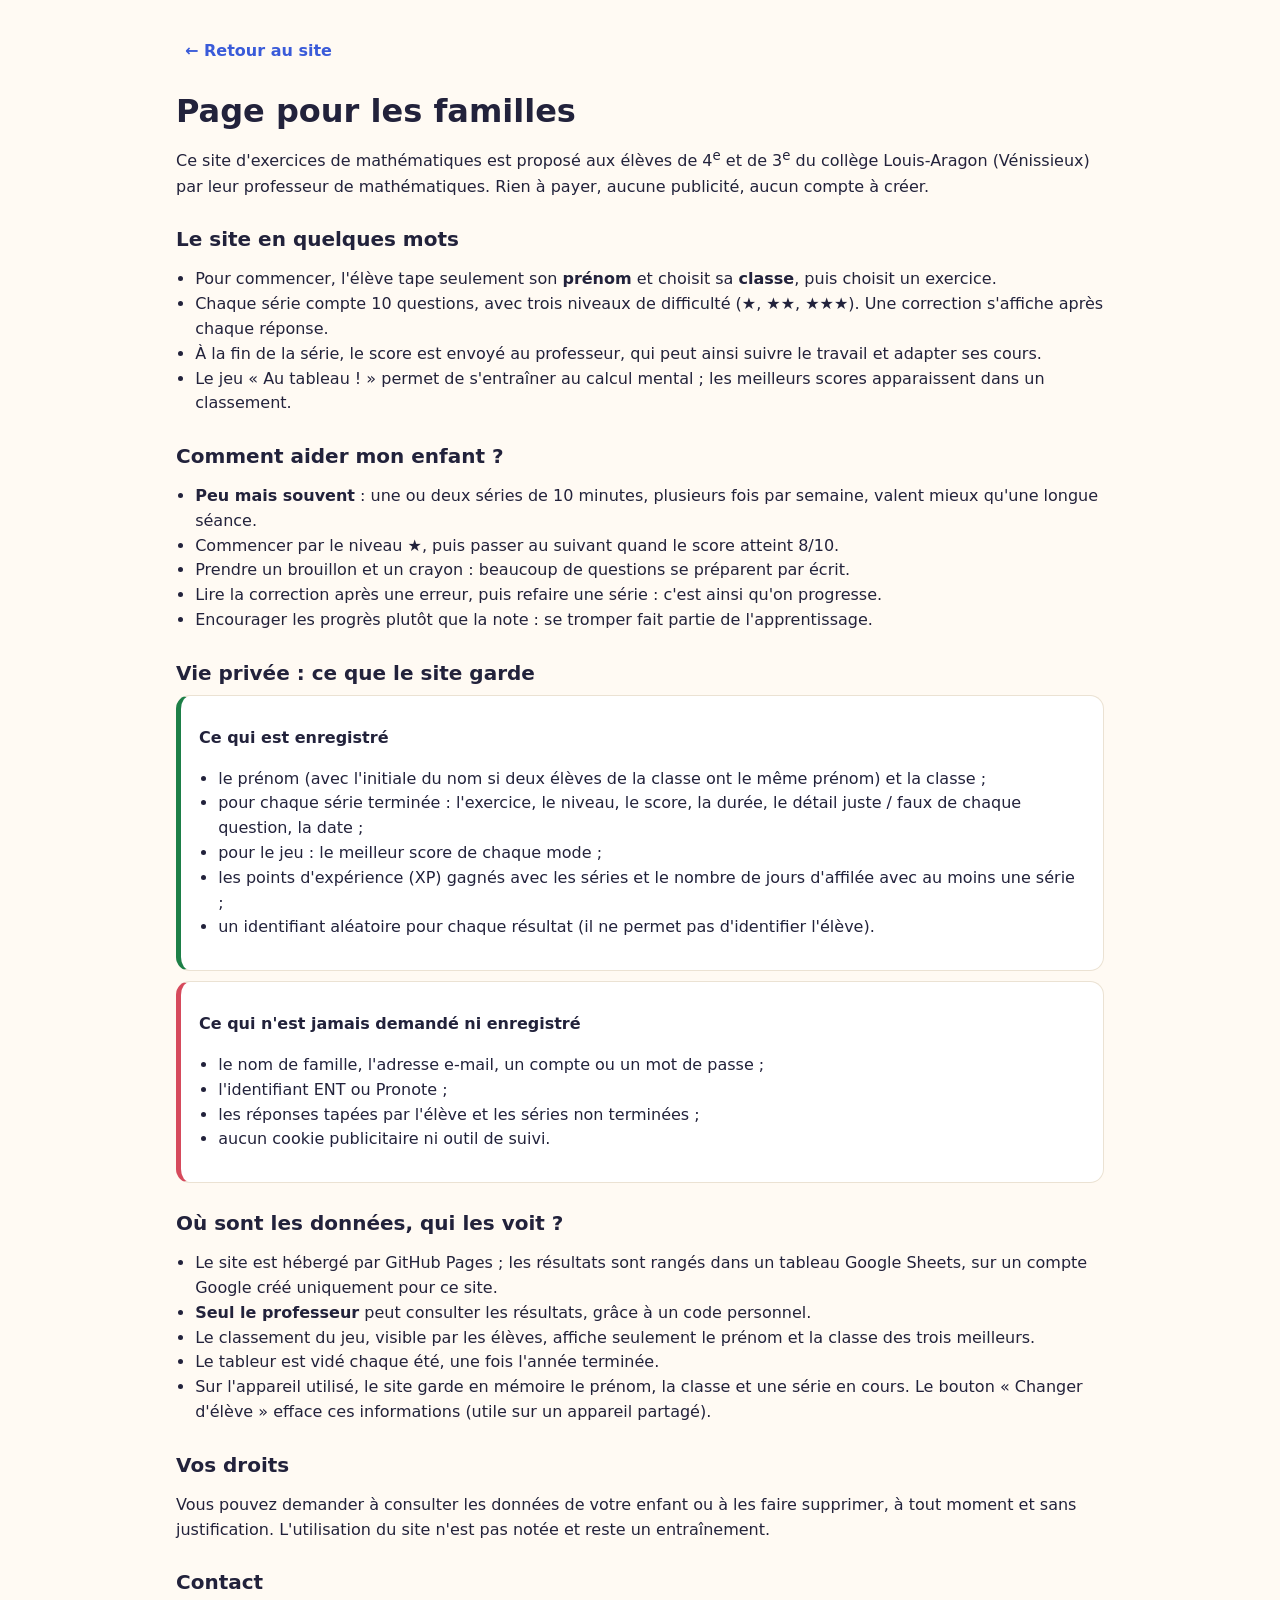
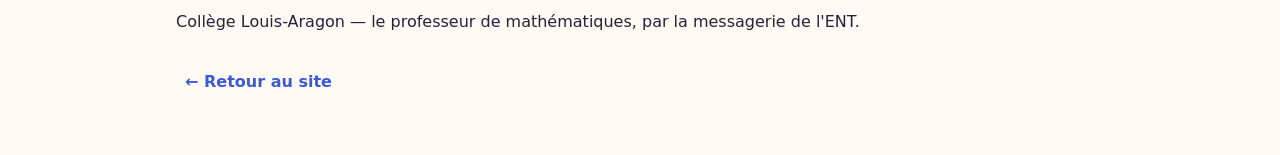
==== familles.html @ 1e263a78 "Add files via upload" ====
<!doctype html>
<html lang="fr">
<head>
<meta charset="utf-8">
<meta name="viewport" content="width=device-width, initial-scale=1, viewport-fit=cover">
<title>Page pour les familles</title>
<link rel="stylesheet" href="app.css?v=2026-11-23b">
<style>
  .fam h2 { margin: 28px 0 10px; font-size: 1.25rem; }
  .fam p, .fam li { line-height: 1.55; }
  .fam ul { padding-left: 1.2em; }
  .fam .carte { background: var(--surface); border: 1px solid var(--border); border-radius: 14px; padding: 14px 18px; margin: 10px 0; }
  .fam .oui { border-left: 5px solid var(--ok); }
  .fam .non { border-left: 5px solid var(--margin); }
  .fam .retour { display: inline-block; margin: 18px 0 6px; }
</style>
</head>
<body>
<main class="wrap fam">
  <a class="btn btn-ghost retour" href="./">← Retour au site</a>
  <h1>Page pour les familles</h1>
  <p>Ce site d'exercices de mathématiques est proposé aux élèves de 4<sup>e</sup> et de 3<sup>e</sup> du collège Louis-Aragon (Vénissieux) par leur professeur de mathématiques. Rien à payer, aucune publicité, aucun compte à créer.</p>

  <h2>Le site en quelques mots</h2>
  <ul>
    <li>Pour commencer, l'élève tape seulement son <strong>prénom</strong> et choisit sa <strong>classe</strong>, puis choisit un exercice.</li>
    <li>Chaque série compte 10 questions, avec trois niveaux de difficulté (★, ★★, ★★★). Une correction s'affiche après chaque réponse.</li>
    <li>À la fin de la série, le score est envoyé au professeur, qui peut ainsi suivre le travail et adapter ses cours.</li>
    <li>Le jeu « Au tableau ! » permet de s'entraîner au calcul mental ; les meilleurs scores apparaissent dans un classement.</li>
  </ul>

  <h2>Comment aider mon enfant ?</h2>
  <ul>
    <li><strong>Peu mais souvent</strong> : une ou deux séries de 10 minutes, plusieurs fois par semaine, valent mieux qu'une longue séance.</li>
    <li>Commencer par le niveau ★, puis passer au suivant quand le score atteint 8/10.</li>
    <li>Prendre un brouillon et un crayon : beaucoup de questions se préparent par écrit.</li>
    <li>Lire la correction après une erreur, puis refaire une série : c'est ainsi qu'on progresse.</li>
    <li>Encourager les progrès plutôt que la note : se tromper fait partie de l'apprentissage.</li>
  </ul>

  <h2>Vie privée : ce que le site garde</h2>
  <div class="carte oui">
    <p><strong>Ce qui est enregistré</strong></p>
    <ul>
      <li>le prénom (avec l'initiale du nom si deux élèves de la classe ont le même prénom) et la classe ;</li>
      <li>pour chaque série terminée : l'exercice, le niveau, le score, la durée, le détail juste / faux de chaque question, la date ;</li>
      <li>pour le jeu : le meilleur score de chaque mode ;</li>
      <li>les points d'expérience (XP) gagnés avec les séries et le nombre de jours d'affilée avec au moins une série ;</li>
      <li>un identifiant aléatoire pour chaque résultat (il ne permet pas d'identifier l'élève).</li>
    </ul>
  </div>
  <div class="carte non">
    <p><strong>Ce qui n'est jamais demandé ni enregistré</strong></p>
    <ul>
      <li>le nom de famille, l'adresse e-mail, un compte ou un mot de passe ;</li>
      <li>l'identifiant ENT ou Pronote ;</li>
      <li>les réponses tapées par l'élève et les séries non terminées ;</li>
      <li>aucun cookie publicitaire ni outil de suivi.</li>
    </ul>
  </div>

  <h2>Où sont les données, qui les voit ?</h2>
  <ul>
    <li>Le site est hébergé par GitHub Pages ; les résultats sont rangés dans un tableau Google Sheets, sur un compte Google créé uniquement pour ce site.</li>
    <li><strong>Seul le professeur</strong> peut consulter les résultats, grâce à un code personnel.</li>
    <li>Le classement du jeu, visible par les élèves, affiche seulement le prénom et la classe des trois meilleurs.</li>
    <li>Le tableur est vidé chaque été, une fois l'année terminée.</li>
    <li>Sur l'appareil utilisé, le site garde en mémoire le prénom, la classe et une série en cours. Le bouton « Changer d'élève » efface ces informations (utile sur un appareil partagé).</li>
  </ul>

  <h2>Vos droits</h2>
  <p>Vous pouvez demander à consulter les données de votre enfant ou à les faire supprimer, à tout moment et sans justification. L'utilisation du site n'est pas notée et reste un entraînement.</p>

  <h2>Contact</h2>
  <p>Collège Louis-Aragon — le professeur de mathématiques, par la messagerie de l'ENT.</p>

  <a class="btn btn-ghost retour" href="./">← Retour au site</a>
</main>
</body>
</html>
---- app.css ----
/* Grands Carreaux — un cahier à grands carreaux (Seyès) : encre bleue, marge rouge.
   Pensé d'abord pour tablette et téléphone. */
:root {
  --paper: #fffaf3;
  --surface: #ffffff;
  --ink: #22223b;
  --muted: #5e5a72;
  --blue: #3a5bd9;
  --blue-ink: #ffffff;
  --blue-soft: #e8eefb;
  --margin: #d64a5c;
  --margin-soft: #fbe9ec;
  --line: rgba(42, 86, 198, 0.10);
  --line-strong: rgba(42, 86, 198, 0.22);
  --border: #ebe2d3;
  --nuit: #22223b;
  --soleil: #ffb703;
  --ok: #1d7f47;
  --ok-bg: #e2f3e9;
  --mid: #9a6200;
  --mid-bg: #fbefd6;
  --ko: #bf3a2b;
  --ko-bg: #fbe6e2;
  --shadow: 0 1px 2px rgba(26, 39, 68, .06), 0 4px 16px rgba(26, 39, 68, .06);
  --f-head: ui-rounded, "SF Pro Rounded", "Nunito", "Segoe UI", system-ui, sans-serif;
  --f-body: system-ui, -apple-system, "Segoe UI", Roboto, "Helvetica Neue", Arial, sans-serif;
  --r: 14px;
  color-scheme: light;
}
@media (prefers-color-scheme: dark) {
  :root {
    --paper: #15152a; --surface: #1f1f3a; --ink: #eceaf6; --muted: #a7a3c0; --nuit: #2b2b52;
    --blue: #86a8ff; --blue-ink: #0f1528; --blue-soft: #222e55; --margin: #ff7f8e; --margin-soft: #3a2030;
    --line: rgba(134, 168, 255, 0.08); --line-strong: rgba(134, 168, 255, 0.16);
    --border: #34345c; --ok: #63d394; --ok-bg: #143323; --mid: #f0b24a; --mid-bg: #3a2b10;
    --ko: #ff8b78; --ko-bg: #3b1d19; --shadow: 0 1px 2px rgba(0,0,0,.3), 0 4px 16px rgba(0,0,0,.25);
    color-scheme: dark;
  }
}

* { box-sizing: border-box; }
html { -webkit-text-size-adjust: 100%; }
body {
  margin: 0; background: var(--paper); color: var(--ink);
  font: 16px/1.5 var(--f-body);
  -webkit-tap-highlight-color: transparent;
}
h1, h2, h3 { font-family: var(--f-head); line-height: 1.2; text-wrap: balance; margin: 0; }
button, input, select { font: inherit; color: inherit; }
button { cursor: pointer; }
:focus-visible { outline: 3px solid var(--blue); outline-offset: 2px; }
a { color: var(--blue); }
[hidden] { display: none !important; }

.wrap {
  max-width: 960px; margin: 0 auto;
  padding-left: max(16px, env(safe-area-inset-left, 0px));
  padding-right: max(16px, env(safe-area-inset-right, 0px));
  padding-block: calc(20px + env(safe-area-inset-top, 0px)) calc(32px + env(safe-area-inset-bottom, 0px));
}

/* ---------- Boutons ---------- */
.btn {
  display: inline-flex; align-items: center; justify-content: center; gap: 8px;
  min-height: 48px; padding: 0 20px; border-radius: 12px;
  border: 1px solid var(--border); background: var(--surface);
  font-weight: 600; text-decoration: none; color: var(--ink);
}
.btn-primary { background: var(--blue); color: var(--blue-ink); border-color: var(--blue); }
.btn-ghost { background: transparent; border-color: transparent; color: var(--blue); padding: 0 8px; }
.btn:active { transform: translateY(1px); }
.btn-row { display: flex; flex-wrap: wrap; gap: 10px; }

/* ---------- Portail ---------- */
.top { display: flex; flex-wrap: wrap; align-items: flex-end; justify-content: space-between; gap: 12px 20px; margin-bottom: 20px; }
.brand { display: flex; align-items: center; gap: 12px; }
.logo {
  width: 44px; height: 44px; border-radius: 10px; flex: none;
  background:
    linear-gradient(90deg, transparent 10px, var(--margin) 10px 12px, transparent 12px),
    repeating-linear-gradient(0deg, var(--line-strong) 0 1px, transparent 1px 11px),
    repeating-linear-gradient(90deg, var(--line-strong) 0 1px, transparent 1px 11px),
    var(--surface);
  border: 1px solid var(--border);
}
.brand h1 { font-size: 26px; color: var(--blue); }
.brand p { margin: 0; color: var(--muted); font-size: 14px; }
.me { display: flex; align-items: center; gap: 6px; font-size: 15px; color: var(--muted); }
.me strong { color: var(--ink); }

.card { background: var(--surface); border: 1px solid var(--border); border-radius: var(--r); box-shadow: var(--shadow); }
.ident { padding: 20px; margin-bottom: 24px; display: grid; gap: 14px; }
.ident h2 { font-size: 20px; }
.ident p { margin: 0; color: var(--muted); }
.fields { display: grid; grid-template-columns: repeat(auto-fit, minmax(200px, 1fr)); gap: 12px; }
.field { display: grid; gap: 6px; font-weight: 600; font-size: 14px; }
.field input, .field select {
  min-height: 48px; padding: 0 12px; border-radius: 10px; border: 1px solid var(--border);
  background: var(--paper); font-size: 17px; font-weight: 400; width: 100%;
}
.msg-err { color: var(--ko); font-size: 14px; margin: 0; }

.chips { display: flex; gap: 8px; overflow-x: auto; padding-bottom: 4px; margin-bottom: 18px; scrollbar-width: none; }
.chip {
  flex: none; min-height: 44px; padding: 0 18px; border-radius: 999px;
  border: 1px solid var(--border); background: var(--surface); font-weight: 600; color: var(--muted);
}
.chip[aria-pressed="true"] { background: var(--blue); border-color: var(--blue); color: var(--blue-ink); }

.grid { display: grid; grid-template-columns: repeat(auto-fill, minmax(260px, 1fr)); gap: 14px; }
.theme {
  display: grid; gap: 10px; padding: 18px; text-decoration: none; color: inherit;
  position: relative; overflow: hidden;
}
.theme:hover { border-color: var(--blue); }
.eyebrow { font-size: 12px; text-transform: uppercase; letter-spacing: .08em; color: var(--muted); font-weight: 600; }
.theme h3 { font-size: 20px; }
.theme p { margin: 0; color: var(--muted); font-size: 15px; }
.tags { display: flex; gap: 6px; flex-wrap: wrap; }
.tag { font-size: 13px; font-weight: 700; padding: 2px 10px; border-radius: 999px; background: var(--blue-soft); color: var(--blue); }
.prog { display: flex; gap: 6px; flex-wrap: wrap; }
.pill { font-size: 13px; padding: 3px 9px; border-radius: 8px; background: var(--paper); border: 1px solid var(--border); color: var(--muted); font-variant-numeric: tabular-nums; white-space: nowrap; }
.pill.ok { background: var(--ok-bg); border-color: transparent; color: var(--ok); }
.pill.mid { background: var(--mid-bg); border-color: transparent; color: var(--mid); }
.pill.ko { background: var(--ko-bg); border-color: transparent; color: var(--ko); }
.empty { padding: 28px 20px; text-align: center; color: var(--muted); }
.foot { margin-top: 32px; display: flex; justify-content: center; }

/* ---------- Choix du niveau ---------- */
.back { margin-left: -8px; }
.thead { display: grid; gap: 6px; margin: 8px 0 20px; }
.thead h1 { font-size: 28px; }
.thead p { margin: 0; color: var(--muted); }
.levels { display: grid; gap: 12px; }
.level {
  display: grid; grid-template-columns: auto 1fr auto; align-items: center; gap: 14px;
  padding: 16px 18px; text-align: left; width: 100%; min-height: 72px;
}
.level:hover { border-color: var(--blue); }
.stars { font-size: 20px; color: var(--blue); letter-spacing: 2px; min-width: 4.2em; }
.stars .off { color: var(--border); }
.level strong { display: block; font-family: var(--f-head); font-size: 18px; }
.level span.sub { color: var(--muted); font-size: 14px; }
.notice { padding: 12px 14px; border-radius: 10px; background: var(--mid-bg); color: var(--mid); font-size: 14px; margin-top: 16px; }

/* ---------- Série de questions ---------- */
.play {
  height: 100dvh; display: flex; flex-direction: column; max-width: 720px; margin: 0 auto;
  padding-left: max(12px, env(safe-area-inset-left, 0px));
  padding-right: max(12px, env(safe-area-inset-right, 0px));
  padding-block: calc(10px + env(safe-area-inset-top, 0px)) calc(12px + env(safe-area-inset-bottom, 0px));
  gap: 10px;
}
.bar { display: flex; align-items: center; gap: 10px; }
.bar .count { font-weight: 700; font-variant-numeric: tabular-nums; white-space: nowrap; }
.track { flex: 1; height: 8px; border-radius: 99px; background: var(--border); overflow: hidden; }
.track i { display: block; height: 100%; background: var(--blue); border-radius: 99px; transition: width .3s; }
.score { font-weight: 700; color: var(--ok); font-variant-numeric: tabular-nums; white-space: nowrap; }
.iconbtn { width: 44px; height: 44px; border-radius: 10px; border: 1px solid var(--border); background: var(--surface); display: grid; place-items: center; flex: none; }
.quitbar { display: grid; gap: 10px; padding: 12px 14px; border-radius: 12px; background: var(--blue-soft); color: var(--ink); font-weight: 600; }

.sheet {
  flex: 1; min-height: 150px; border-radius: var(--r); border: 1px solid var(--border); box-shadow: var(--shadow);
  background:
    linear-gradient(90deg, transparent 34px, var(--margin) 34px 36px, transparent 36px),
    repeating-linear-gradient(180deg, transparent 0 31px, var(--line-strong) 31px 32px),
    repeating-linear-gradient(180deg, transparent 0 7px, var(--line) 7px 8px),
    repeating-linear-gradient(90deg, transparent 0 31px, var(--line) 31px 32px),
    var(--surface);
  padding: 14px 14px 14px 50px; display: flex; flex-direction: column; justify-content: center; gap: 14px; overflow: auto;
}
.consigne { color: var(--muted); font-weight: 600; font-size: 15px; }
.enonce { font-size: clamp(26px, 7vw, 42px); font-weight: 600; line-height: 1.3; font-variant-numeric: tabular-nums; word-break: keep-all; }
.answer {
  display: flex; align-items: center; gap: 6px; min-height: 64px; font-size: clamp(26px, 7vw, 40px);
  font-weight: 600; color: var(--blue); font-variant-numeric: tabular-nums;
}
.answer .box {
  min-width: 2.6em; min-height: 1.5em; padding: 2px 10px; border-bottom: 3px solid var(--blue);
  display: inline-flex; align-items: center; gap: 2px;
}
.answer .box.empty-in::after { content: "?"; color: var(--line-strong); }
.answer.ok .box { border-color: var(--ok); color: var(--ok); }
.answer.ko .box { border-color: var(--ko); color: var(--ko); text-decoration: line-through; text-decoration-thickness: 2px; }
.caret { width: 2px; height: 1.1em; background: var(--blue); animation: blink 1s steps(1) infinite; }
@keyframes blink { 50% { opacity: 0; } }
.shake { animation: shake .3s; }
@keyframes shake { 25% { transform: translateX(-6px); } 75% { transform: translateX(6px); } }

.frac { display: inline-flex; flex-direction: column; align-items: center; vertical-align: middle; font-size: .82em; line-height: 1.1; margin: 0 .1em; }
.frac > span { padding: 0 .2em; min-width: 1em; text-align: center; }
.frac > span:first-child { border-bottom: 2px solid currentColor; }
.frac .ph { color: var(--line-strong); }

.pad { display: grid; grid-template-columns: repeat(4, 1fr); gap: 8px; }
.key {
  min-height: 56px; border-radius: 12px; border: 1px solid var(--border); background: var(--surface);
  font-size: 24px; font-weight: 600; font-variant-numeric: tabular-nums; box-shadow: 0 1px 0 var(--border);
  touch-action: manipulation; user-select: none; -webkit-user-select: none;
}
.key:active { background: var(--blue-soft); }
.key.op { background: var(--blue-soft); color: var(--blue); }
.key.go { grid-column: span 2; background: var(--blue); color: var(--blue-ink); border-color: var(--blue); font-size: 20px; }
.key.blank { visibility: hidden; }
.hint { min-height: 1.4em; margin: 0; text-align: center; color: var(--ko); font-size: 14px; font-weight: 600; }

.fb { border-radius: var(--r); padding: 14px 16px; display: grid; gap: 10px; max-height: 52dvh; overflow: auto; }
.fb.ok { background: var(--ok-bg); }
.fb.ko { background: var(--ko-bg); }
.fb h2 { font-size: 22px; }
.fb.ok h2 { color: var(--ok); }
.fb.ko h2 { color: var(--ko); }
.fb p { margin: 0; }
.corr { background: var(--surface); border-radius: 10px; padding: 12px 14px; display: grid; gap: 8px; }
.corr .t { color: var(--muted); font-size: 15px; }
.corr ol { list-style: none; margin: 0; padding: 0; display: grid; gap: 6px; }
.corr li { display: flex; flex-wrap: wrap; align-items: baseline; gap: 2px 12px; }
.corr .m { font-size: 21px; font-weight: 600; font-variant-numeric: tabular-nums; }
.corr .c { font-size: 14px; color: var(--muted); font-style: italic; }
.fb .btn { width: 100%; min-height: 54px; font-size: 18px; }

/* ---------- Bilan ---------- */
.end { text-align: center; display: grid; gap: 16px; justify-items: center; padding-top: 8px; }
.big { font-family: var(--f-head); font-size: 72px; font-weight: 800; line-height: 1; font-variant-numeric: tabular-nums; }
.big small { font-size: 32px; color: var(--muted); font-weight: 700; }
.end h1 { font-size: 26px; }
.stats { display: flex; gap: 10px; flex-wrap: wrap; justify-content: center; }
.stat { padding: 10px 16px; min-width: 120px; }
.stat b { display: block; font-size: 22px; font-variant-numeric: tabular-nums; }
.stat span { font-size: 13px; color: var(--muted); }
.send { font-size: 14px; padding: 8px 14px; border-radius: 10px; background: var(--blue-soft); color: var(--blue); font-weight: 600; }
.send.ok { background: var(--ok-bg); color: var(--ok); }
.send.wait { background: var(--mid-bg); color: var(--mid); }
.end .btn-row { justify-content: center; }
.recap { width: 100%; text-align: left; padding: 12px 14px; display: grid; gap: 6px; }
.recap li { display: flex; gap: 10px; align-items: baseline; }
.recap ol { margin: 0; padding: 0; list-style: none; display: grid; gap: 6px; }
.recap .n { color: var(--muted); font-variant-numeric: tabular-nums; min-width: 2ch; }
.recap .ok { color: var(--ok); font-weight: 700; }
.recap .ko { color: var(--ko); font-weight: 700; }

/* ---------- Espace professeur ---------- */
.prof h1 { font-size: 26px; margin: 8px 0 4px; }
.prof .lead { color: var(--muted); margin: 0 0 18px; }
.panel { padding: 18px; display: grid; gap: 14px; margin-bottom: 16px; }
.filters { display: grid; grid-template-columns: repeat(auto-fit, minmax(160px, 1fr)); gap: 10px; }
.kpis { display: grid; grid-template-columns: repeat(auto-fit, minmax(150px, 1fr)); gap: 10px; margin-bottom: 16px; }
.kpi { padding: 14px 16px; }
.kpi b { display: block; font-family: var(--f-head); font-size: 28px; font-variant-numeric: tabular-nums; }
.kpi span { color: var(--muted); font-size: 14px; }
.tabs { display: flex; gap: 8px; margin-bottom: 10px; flex-wrap: wrap; }
.tablewrap { overflow-x: auto; }
table { width: 100%; border-collapse: collapse; font-size: 15px; }
th, td { text-align: left; padding: 10px 12px; border-bottom: 1px solid var(--border); white-space: nowrap; vertical-align: middle; }
th { font-size: 12px; text-transform: uppercase; letter-spacing: .06em; color: var(--muted); font-weight: 700; position: sticky; top: 0; background: var(--surface); }
td.num { font-variant-numeric: tabular-nums; }
tr:last-child td { border-bottom: 0; }
.meter { display: inline-block; width: 70px; height: 8px; border-radius: 9px; background: var(--border); vertical-align: middle; margin-right: 8px; overflow: hidden; }
.meter i { display: block; height: 100%; }
.cell-pills { display: flex; gap: 4px; flex-wrap: wrap; white-space: normal; min-width: 220px; }

@media (prefers-reduced-motion: reduce) {
  *, *::before, *::after { animation: none !important; transition: none !important; }
}
@media (max-height: 640px) {
  .key { min-height: 48px; font-size: 21px; }
  .sheet { padding-block: 8px; gap: 8px; }
}

/* ---------- Calcul littéral et fractions ---------- */
.enonce i, .answer i, .corr i, .rep i, .key.lettre i, .recap i, .fb i {
  font-family: "Times New Roman", "STIX Two Text", "Cambria", Georgia, serif;
  font-style: italic; font-size: 1.12em; font-weight: 500; padding-right: .04em;
}
.enonce sup, .answer sup, .corr sup, .fb sup, .recap sup, .key sup { font-size: .6em; line-height: 0; vertical-align: .75em; }
.saisie { white-space: pre; }
.answer .pre { white-space: pre; }
.pad.c5 { grid-template-columns: repeat(5, 1fr); gap: 7px; }
.key.lettre { background: var(--margin-soft); color: var(--margin); border-color: transparent; font-size: 26px; }
.key .exp { font-size: 20px; }
.key .exp sup { vertical-align: .7em; }
.trou {
  display: inline-block; min-width: 1.4em; padding: 0 .15em; border: 2px dashed var(--margin);
  border-radius: 6px; color: var(--margin); line-height: 1.2;
}
.paren { font-size: 1.9em; font-weight: 300; vertical-align: middle; line-height: 1; }
.corr .paren { font-size: 1.7em; }
.enonce { overflow-wrap: anywhere; }
.fb p .frac, .recap .frac { font-size: 1em; }
.fb p { font-size: 17px; }

/* ---------- Pause et suppression ---------- */
.reprise { padding: 16px 18px; margin-bottom: 14px; display: flex; flex-wrap: wrap; align-items: center; justify-content: space-between; gap: 12px; border-color: var(--blue); }
.reprise strong { display: block; font-family: var(--f-head); font-size: 18px; }
.reprise .sub { display: block; color: var(--muted); font-size: 14px; }
.pill.pause { background: var(--blue-soft); color: var(--blue); border-color: transparent; font-weight: 600; }
.btn.danger { color: var(--ko); min-height: 36px; font-size: 14px; }
.btn.danger-plein { background: var(--ko); border-color: var(--ko); color: var(--surface); min-height: 36px; font-size: 14px; }
td.act { text-align: right; }
.confirm { display: flex; align-items: center; gap: 8px; flex-wrap: wrap; justify-content: flex-end; white-space: normal; font-size: 14px; font-weight: 600; color: var(--ko); }
.flash { margin: 0 0 12px; padding: 10px 14px; border-radius: 10px; background: var(--ok-bg); color: var(--ok); font-weight: 600; }
.confirm { min-width: 300px; }
.confirm .btn { white-space: nowrap; }

/* ---------- Identification et portail par niveau ---------- */
.field .aide { display: none; font-weight: 400; font-size: 12px; color: var(--muted); }
.field.aide-vue .aide { display: block; }
.niveaux { display: flex; align-items: center; gap: 10px; flex-wrap: wrap; margin-bottom: 18px; }
.niv-label { font-weight: 700; color: var(--muted); font-size: 14px; text-transform: uppercase; letter-spacing: .06em; margin-right: 4px; }
.niv {
  min-width: 96px; min-height: 52px; padding: 0 22px; border-radius: 14px; border: 2px solid var(--border);
  background: var(--surface); font-family: var(--f-head); font-size: 22px; font-weight: 800; color: var(--muted);
}
.niv[aria-pressed="true"] { background: var(--blue); border-color: var(--blue); color: var(--blue-ink); }
.domaine { margin-bottom: 22px; }
.domaine h2 { font-size: 15px; text-transform: uppercase; letter-spacing: .07em; color: var(--muted); margin: 0 0 10px; }

/* ---------- Carte du jeu (portail et fin de série) ---------- */
.jeu-carte, .gain {
  display: flex; align-items: center; gap: 14px; padding: 14px 16px; margin-bottom: 22px; text-decoration: none; color: inherit;
  border-color: var(--margin); background: linear-gradient(90deg, var(--margin-soft), var(--surface) 70%);
}
.gain { margin: 0; width: 100%; text-align: left; }
.jeu-icone { width: 48px; height: 48px; flex: none; }
.jeu-icone svg { width: 100%; height: 100%; }
.ij-cahier { fill: var(--blue); }
.ij-marge { stroke: var(--margin); stroke-width: 2.5; }
.ij-n { font: 800 13px system-ui, sans-serif; fill: var(--ink); }
.ij-d { fill: var(--ko); }
.jeu-txt { display: grid; gap: 2px; flex: 1; min-width: 0; }
.jeu-txt strong { font-family: var(--f-head); font-size: 18px; }
.jeu-txt span { color: var(--muted); font-size: 14px; }
.pastilles { display: inline-flex; gap: 5px; flex: none; }
.pastilles i { width: 14px; height: 14px; border-radius: 50%; border: 2px solid var(--margin); }
.pastilles i.on { background: var(--margin); }

/* ---------- Page du jeu ---------- */
.jeu-panneau { padding: 18px; display: grid; gap: 12px; margin-bottom: 18px; }
.jeu-ligne { display: flex; justify-content: space-between; align-items: center; gap: 12px; }
.jeu-note { color: var(--muted); font-size: 14px; margin: 0; }
.btn[disabled] { opacity: .45; cursor: not-allowed; }
.podiums { display: grid; grid-template-columns: repeat(auto-fit, minmax(260px, 1fr)); gap: 14px; width: 100%; }
.podium-bloc { padding: 16px 18px; display: grid; gap: 8px; text-align: left; }
.podium-bloc h2 { font-size: 18px; }
.podium-bloc h3 { font-size: 13px; text-transform: uppercase; letter-spacing: .06em; color: var(--muted); margin-top: 4px; }
.podium { list-style: none; margin: 0; padding: 0; display: grid; gap: 6px; }
.podium li { display: flex; align-items: center; gap: 10px; padding: 8px 10px; border-radius: 10px; background: var(--paper); }
.podium .rang { width: 28px; height: 28px; border-radius: 50%; display: grid; place-items: center; font-weight: 800; background: var(--border); color: var(--ink); flex: none; }
.podium .p1 .rang { background: #e8b923; color: #1a2744; }
.podium .p2 .rang { background: #c4cad6; color: #1a2744; }
.podium .p3 .rang { background: #d39a6a; color: #1a2744; }
.podium .nom { flex: 1; min-width: 0; font-weight: 600; }
.podium .nom small { color: var(--muted); font-weight: 400; }
.podium b { font-variant-numeric: tabular-nums; }

.jeu-play {
  height: 100dvh; display: flex; flex-direction: column; gap: 8px; max-width: 640px; margin: 0 auto;
  padding-left: max(12px, env(safe-area-inset-left, 0px)); padding-right: max(12px, env(safe-area-inset-right, 0px));
  padding-block: calc(10px + env(safe-area-inset-top, 0px)) calc(12px + env(safe-area-inset-bottom, 0px));
  user-select: none; -webkit-user-select: none;
}
.vies { display: inline-flex; gap: 6px; flex: 1; }
.vies i { width: 18px; height: 18px; border-radius: 50%; border: 2px solid var(--ko); }
.vies i.on { background: var(--ko); }
.jeu-score { font-family: var(--f-head); font-size: 26px; font-weight: 800; color: var(--blue); font-variant-numeric: tabular-nums; }
.jeu-bandeau { position: relative; overflow: hidden; padding: 8px 12px; border-radius: 10px; background: var(--blue-soft); color: var(--blue); font-weight: 700; text-align: center; font-size: 15px; }
.jeu-bandeau.bonus { background: var(--margin); color: var(--surface); animation: clignote 0.6s 3; }
.jeu-bandeau.expert { background: var(--ink); color: var(--surface); }
.jeu-bandeau i { position: absolute; left: 0; bottom: 0; height: 3px; background: currentColor; opacity: .6; }
@keyframes clignote { 50% { opacity: .55; } }
.jeu-cadre { flex: 1; min-height: 200px; border-radius: var(--r); overflow: hidden; border: 1px solid var(--border); box-shadow: var(--shadow); touch-action: none; }
.jeu-cadre canvas { display: block; }
.jeu-cadre.choc { animation: choc .3s; }
@keyframes choc { 25% { transform: translateX(-6px); } 75% { transform: translateX(6px); } }
.jeu-ctrl { display: grid; grid-template-columns: 1fr 1fr; gap: 10px; }
.jeu-ctrl .key { min-height: 64px; font-size: 28px; touch-action: none; }

/* ---------- Questions à choix et durées ---------- */
.pad.choix { display: grid; grid-template-columns: 1fr; gap: 10px; }
.choix-q { margin: 0; text-align: center; font-weight: 700; font-size: 18px; }
.choix-grid { display: grid; gap: 10px; grid-template-columns: repeat(2, 1fr); }
.choix-grid.n3 { grid-template-columns: repeat(3, 1fr); }
.key.opt { min-height: 64px; font-size: 22px; padding: 6px 10px; line-height: 1.2; }
.key.unite { font-size: 20px; }
.answer .u { font-size: .6em; margin-left: .15em; color: var(--muted); }

/* ---------- Vies bonus et changement d'élève ---------- */
.vies i.bonus { border-color: var(--margin); }
.vies i.bonus.on { background: var(--margin); }
.me { flex-wrap: wrap; }
.confirm-eleve { padding: 16px 18px; margin-bottom: 18px; display: grid; gap: 10px; border-color: var(--blue); }
.confirm-eleve p { margin: 0; }

/* ---------- « Au tableau ! » : écran de jeu façon tableau de classe ---------- */
body.en-jeu { background: #1d352c; color: #f4f1e4; }
body.en-jeu .jeu-play .iconbtn { background: rgba(255,255,255,.08); border-color: rgba(255,255,255,.15); color: #f4f1e4; }
body.en-jeu .vies i { border-color: #f4f1e4; }
body.en-jeu .vies i.on { background: #f4f1e4; }
body.en-jeu .vies i.bonus { border-color: #f2c94c; }
body.en-jeu .vies i.bonus.on { background: #f2c94c; }
body.en-jeu .jeu-score { color: #f4f1e4; font-family: "Chalkboard SE", "Segoe Print", "Comic Sans MS", var(--f-head); }
.combo { display: inline-flex; gap: 3px; align-items: center; margin-right: 8px; }
.combo i { width: 12px; height: 6px; border-radius: 3px; background: rgba(242, 201, 76, .25); }
.combo i.on { background: #f2c94c; }
body.en-jeu .jeu-bandeau { background: rgba(255,255,255,.08); color: #f4f1e4; font-family: "Chalkboard SE", "Segoe Print", "Comic Sans MS", var(--f-body); }
body.en-jeu .jeu-bandeau.bonus { background: #f2c94c; color: #1d352c; }
body.en-jeu .jeu-bandeau.expert { background: #8fd3f4; color: #1d352c; }
body.en-jeu .jeu-cadre { border: 6px solid #8a5a33; border-bottom: 0; border-radius: 12px 12px 0 0; box-shadow: 0 6px 20px rgba(0,0,0,.35); }
body.en-jeu .jeu-ctrl .key { background: rgba(255,255,255,.08); border-color: rgba(255,255,255,.18); color: #f4f1e4; box-shadow: none; }
body.en-jeu .jeu-ctrl .key:active { background: rgba(255,255,255,.2); }
.jeu-carte, .gain { border-color: #2f5a4b; background: linear-gradient(90deg, rgba(38, 69, 58, .14), var(--surface) 70%); }
.ij-n { font: 800 13px "Chalkboard SE", "Comic Sans MS", system-ui, sans-serif; fill: #f4f1e4; }
.ij-d { fill: #f2c94c; }
.pastilles i { border-color: #2f7d5f; }
.pastilles i.on { background: #2f7d5f; }

/* ---------- Géométrie : figures et énoncés rédigés ---------- */
.enonce .txt { font-size: 17px; font-weight: 500; line-height: 1.4; margin: 0 0 4px; }
.enonce .fig { display: block; width: 100%; max-width: 300px; max-height: 21vh; margin: 0 auto; }
.fig-tri { fill: var(--blue-soft); fill-opacity: .55; stroke: var(--ink); stroke-width: 2; stroke-linejoin: round; }
.fig-angle { fill: none; stroke: var(--ink); stroke-width: 1.6; }
.fig-sommet { font: 700 16px var(--f-body); fill: var(--ink); text-anchor: middle; }
.fig-long { font: 600 13px var(--f-body); fill: var(--blue); text-anchor: middle; }
.fig-long.fig-inc { fill: var(--margin); font-size: 17px; font-weight: 800; }
.answer .suf { font-size: .7em; color: var(--muted); margin-left: 4px; }
.choix-grid.long { grid-template-columns: 1fr; }
.choix-grid.long .key.opt { min-height: 52px; font-size: 20px; }
.rappel { display: inline-flex; align-items: center; gap: 8px; margin: -6px 0 16px; padding: 8px 14px; border-radius: 10px; background: var(--mid-bg); color: var(--mid); font-weight: 700; }

/* ---------- Exerciseurs en « parties » et automatismes ---------- */
.level.sans-etoiles { grid-template-columns: 1fr auto; }
.enonce .tab-prop { border-collapse: collapse; font-size: 18px; margin: 6px 0; }
.enonce .tab-prop td { border: 2px solid var(--ink); padding: 6px 14px; text-align: center; font-variant-numeric: tabular-nums; white-space: nowrap; background: var(--surface); }
.enonce .tab-prop td.inc { color: var(--margin); font-weight: 800; }
.enonce .graph { display: block; width: 100%; max-width: 300px; max-height: 26vh; margin: 2px auto 0; }
.graph .g-grille { stroke: var(--line-strong); stroke-width: 1; }
.graph .g-axe { stroke: var(--ink); stroke-width: 1.6; }
.graph .g-courbe { stroke: var(--blue); stroke-width: 3; fill: none; }
.graph .g-barre { fill: var(--blue); fill-opacity: .8; }
.graph text { font: 600 11px var(--f-body); fill: var(--ink); }
.graph .g-titre { font-size: 11px; fill: var(--muted); }
.enonce .liste { font-size: 22px; font-weight: 700; letter-spacing: .02em; }
.enonce .prog { margin: 6px 0; padding: 8px 12px; border-left: 4px solid var(--blue); background: var(--blue-soft); border-radius: 0 8px 8px 0; font-size: 16px; font-weight: 600; line-height: 1.5; }

/* ---------- Espace professeur : tri et sélection multiple ---------- */
th button.tri { all: unset; cursor: pointer; font: inherit; text-transform: inherit; letter-spacing: inherit; color: var(--muted); white-space: nowrap; }
th button.tri:hover, th button.tri.actif { color: var(--blue); }
th button.tri:focus-visible { outline: 2px solid var(--blue); outline-offset: 2px; border-radius: 4px; }
.col-sel { width: 36px; padding-right: 0; }
.col-sel input { width: 18px; height: 18px; accent-color: var(--blue); cursor: pointer; }
tr.coche td { background: var(--blue-soft); }
.barre-sel { display: flex; align-items: center; gap: 10px; flex-wrap: wrap; min-height: 48px; margin-bottom: 10px; }
.barre-sel .aide-sel { color: var(--muted); font-size: 14px; }
.barre-sel.confirm-zone { padding: 10px 14px; border-radius: 12px; background: var(--ko-bg); color: var(--ko); }

/* Lien vers la page des familles, en bas de toutes les pages */
.pied-fam { text-align: center; padding: 18px 16px 28px; font-size: .85rem; }
.pied-fam a { color: var(--muted); }

/* =====================================================================
   Présentation colorée : profil, niveaux, tuiles des domaines, pluie de symboles
   ===================================================================== */
.profil {
  position: relative; overflow: hidden; display: flex; flex-wrap: wrap; align-items: center; gap: 12px 14px;
  background: var(--nuit); color: #fff; border-radius: 20px; padding: 16px 18px; margin-bottom: 18px;
}
.profil::after { content: ""; position: absolute; right: -34px; top: -34px; width: 120px; height: 120px; border-radius: 50%; background: var(--soleil); opacity: .9; }
.profil > * { position: relative; z-index: 1; }
.avatar { width: 54px; height: 54px; flex: none; }
.avatar text { font: 800 20px var(--f-head); fill: #fff; }
.profil-txt { display: grid; flex: 1; min-width: 140px; line-height: 1.25; }
.profil-txt span { font-size: 14px; opacity: .8; }
.profil-txt strong { font-family: var(--f-head); font-size: 22px; }
.profil-btns { display: flex; flex-wrap: wrap; gap: 4px; }
.profil .btn-ghost { color: #fff; min-height: 40px; background: rgba(255,255,255,.12); border-radius: 10px; padding: 0 12px; }
.niv { border-color: var(--ink); color: var(--ink); }
.niv[aria-pressed="true"] { background: var(--ink); border-color: var(--ink); color: var(--paper); }

.doms { display: grid; grid-template-columns: repeat(auto-fill, minmax(150px, 1fr)); gap: 12px; }
.dom {
  position: relative; overflow: hidden; display: grid; gap: 6px; align-content: start; min-height: 120px;
  padding: 14px 14px 14px 20px; border-radius: 16px; text-decoration: none; color: var(--ink);
  background: var(--surface); border: 1px solid var(--border); box-shadow: var(--shadow);
}
.dom::before { content: ""; position: absolute; left: 0; top: 0; bottom: 0; width: 7px; background: var(--c); }
.dom::after {
  content: ""; position: absolute; right: -16px; bottom: -16px; width: 64px; height: 64px; border-radius: var(--forme, 50%);
  background: var(--c); opacity: .13; transform: rotate(18deg); transition: transform .3s;
}
a.dom:hover::after { transform: rotate(60deg) scale(1.15); }
a.dom:hover { border-color: var(--c); }
.dom b { font-family: var(--f-head); font-size: 17px; line-height: 1.2; color: var(--c); }
.dom small { color: var(--muted); font-size: 13px; }
.dom.bientot { opacity: .55; box-shadow: none; }
.ico { width: 30px; height: 30px; fill: none; stroke: var(--c); stroke-width: 2.2; stroke-linecap: round; stroke-linejoin: round; }

.page-dom .eyebrow { color: var(--c); }
.dom-tete { display: flex; align-items: center; gap: 14px; margin: 8px 0 20px; }
.dom-tete .ico { width: 52px; height: 52px; padding: 10px; border-radius: 14px; background: color-mix(in srgb, var(--c) 14%, var(--surface)); }
.dom-tete h1 { font-size: 28px; color: var(--c); }
.page-dom .theme { border-left: 6px solid var(--c); }
.page-dom .theme:hover { border-color: var(--c); }
.page-dom .level { border-left: 6px solid var(--c); }
.page-dom .thead h1 { color: var(--c); }
@media (prefers-color-scheme: dark) {
  .dom b, .dom-tete h1, .page-dom .eyebrow, .page-dom .thead h1 { color: color-mix(in srgb, var(--c) 55%, white); }
  .ico { stroke: color-mix(in srgb, var(--c) 60%, white); }
}

.pluie { position: fixed; inset: 0; pointer-events: none; overflow: hidden; z-index: 50; }
.pluie span { position: absolute; top: -60px; font-family: "Times New Roman", Georgia, serif; font-weight: 700; animation: tombe linear forwards; opacity: 0; }
@keyframes tombe {
  0% { transform: translateY(0) rotate(0); opacity: 0; }
  10% { opacity: 1; }
  85% { opacity: 1; }
  100% { transform: translateY(105vh) rotate(200deg); opacity: 0; }
}

/* ---------- XP, niveaux de mathématiciens, jours d'affilée ---------- */
.profil .xp { order: 3; flex-basis: 100%; display: flex; flex-wrap: wrap; align-items: center; gap: 6px 10px; }
.rang { background: none; border: 0; padding: 4px 0; color: #fff; font-size: 15px; text-align: left; min-height: 32px; }
.rang span { opacity: .7; }
.flamme { background: var(--soleil); color: #22223b; border-radius: 999px; padding: 3px 10px; font-weight: 800; font-size: 13px; }
.profil .bar { flex-basis: 100%; height: 10px; border-radius: 99px; background: rgba(255,255,255,.2); overflow: hidden; }
.profil .bar i { display: block; height: 100%; border-radius: 99px; background: var(--soleil); transition: width .6s; }
.profil small { font-size: 13px; opacity: .8; }
.profil .anecdote { flex-basis: 100%; margin: 4px 0 0; padding: 10px 12px; border-radius: 12px; background: rgba(255,255,255,.1); font-size: 14px; line-height: 1.45; }
.gain-xp { display: grid; gap: 4px; padding: 14px 18px; width: 100%; text-align: center; border-color: var(--soleil); background: color-mix(in srgb, var(--soleil) 12%, var(--surface)); }
.gain-xp strong { font-family: var(--f-head); font-size: 26px; color: #b86e00; }
.gain-xp.monte strong { font-size: 30px; }
.gain-xp span { color: var(--muted); font-size: 15px; }
.gain-xp .anecdote { font-size: 14px; color: var(--ink); }
@media (prefers-color-scheme: dark) { .gain-xp strong { color: var(--soleil); } }

/* ---------- Conseils du prof ---------- */
.conseils { background: color-mix(in srgb, #14866d 9%, var(--surface)); border: 1px solid color-mix(in srgb, #14866d 30%, var(--border)); border-radius: 16px; padding: 14px 18px; margin-bottom: 18px; }
.conseils h2 { font-size: 18px; color: #14866d; }
.conseils p { margin: 2px 0 8px; color: var(--muted); font-size: 14px; }
.conseils ol { margin: 0; padding-left: 22px; display: grid; gap: 6px; }
.conseils a { color: var(--c); font-weight: 700; text-decoration: none; }
.conseils li.fait a { text-decoration: line-through; opacity: .7; }
.cons-niv { color: var(--muted); font-size: 14px; }
.cons-ok { color: var(--ok); font-size: 13px; font-weight: 700; }
@media (prefers-color-scheme: dark) { .conseils h2 { color: #6fd3b4; } .conseils a { color: color-mix(in srgb, var(--c) 55%, white); } }
.cons-ed { margin-bottom: 16px; }
.cons-ed summary { cursor: pointer; font-weight: 700; padding: 4px 0; }
.cons-niv-bloc { margin: 12px 0; }
.cons-liste { padding-left: 22px; display: grid; gap: 4px; }
.cons-liste li { display: flex; align-items: center; justify-content: space-between; gap: 8px; }
.cons-act .btn { min-height: 36px; padding: 0 10px; }
.cons-ajout { display: flex; flex-wrap: wrap; gap: 8px; margin-top: 6px; }
.cons-ajout select { min-height: 44px; border-radius: 10px; border: 1px solid var(--border); background: var(--paper); padding: 0 8px; max-width: 100%; }

/* ---------- Constellation des chapitres (toujours sur fond de nuit) ---------- */
.ciel-carte { display: flex; align-items: center; gap: 14px; padding: 14px 16px; margin: -10px 0 22px; text-decoration: none; color: inherit; border-color: #3a3a6a; }
.ciel-ico { width: 48px; height: 48px; flex: none; }
.ciel-ico rect { fill: #14142b; }
.ciel-ico path { fill: none; stroke: #8fb0ff; stroke-width: 1.5; opacity: .7; }
.ciel-ico circle { fill: var(--soleil); }
.ciel { background: #14142b; color: #eceaf6; border-radius: 20px; padding: 18px 14px; margin-top: 8px; }
.ciel h1 { font-size: 22px; }
.ciel-sous { margin: 4px 0 8px; color: #a7a3c0; font-size: 14px; }
.ciel-svg { width: 100%; max-width: 560px; display: block; margin: 0 auto; }
.repere line { stroke: #3a3a66; stroke-width: 1; }
.repere text { fill: #8c88aa; font-size: 10px; font-family: var(--f-body); }
.figure { fill: none; stroke-width: 1.4; opacity: .35; stroke-dasharray: 4 4; }
.figure.complete { opacity: .95; stroke-width: 2.2; stroke-dasharray: none; filter: drop-shadow(0 0 4px rgba(255,255,255,.5)); }
.etoile { cursor: pointer; outline: none; }
.etoile .coeur { opacity: .35; transition: r .2s; }
.etoile.on .coeur { opacity: 1; }
.etoile.on .coeur { animation: scintille 3s ease-in-out infinite; }
.etoile.choisie .coeur, .etoile:focus-visible .coeur { stroke: #fff; stroke-width: 2.5; opacity: 1; }
@keyframes scintille { 50% { opacity: .75; } }
@media (prefers-reduced-motion: reduce) { .etoile.on .coeur { animation: none; } }
.ciel-info { margin-top: 10px; background: rgba(255,255,255,.07); border-radius: 14px; padding: 12px 14px; font-size: 14px; line-height: 1.5; display: grid; gap: 8px; justify-items: start; }
.ciel-info strong { font-family: var(--f-head); font-size: 17px; }
.ciel-coord { color: var(--soleil); font-variant-numeric: tabular-nums; font-weight: 700; }
.ciel-info .pill { background: rgba(255,255,255,.08); border-color: rgba(255,255,255,.15); color: #d8d5ea; }
.ciel-info .pill.ok { background: #143323; color: #63d394; }
.ciel-info .pill.mid { background: #3a2b10; color: #f0b24a; }
.ciel-info .pill.ko { background: #3b1d19; color: #ff8b78; }
.ciel-leg { list-style: none; padding: 0; margin: 12px 0 0; display: grid; gap: 4px; font-size: 13px; color: #a7a3c0; }
.ciel-leg b { color: var(--c); }

/* ---------- Jeu : jauge de craie ---------- */
.craie-jauge { display: inline-flex; align-items: center; gap: 6px; font-size: 12px; font-weight: 700; color: #f4f1e4; margin-right: 8px; }
.craie-jauge b { display: block; width: 64px; height: 10px; border-radius: 99px; background: rgba(255,255,255,.15); overflow: hidden; }
.craie-jauge i { display: block; height: 100%; width: 100%; background: #f4f1e4; border-radius: 99px; transition: width .2s linear; }
.craie-jauge.bas i { background: #ff8a80; animation: clignote .6s steps(2) infinite; }
@keyframes clignote { 50% { opacity: .35; } }
@media (prefers-reduced-motion: reduce) { .craie-jauge.bas i { animation: none; } }
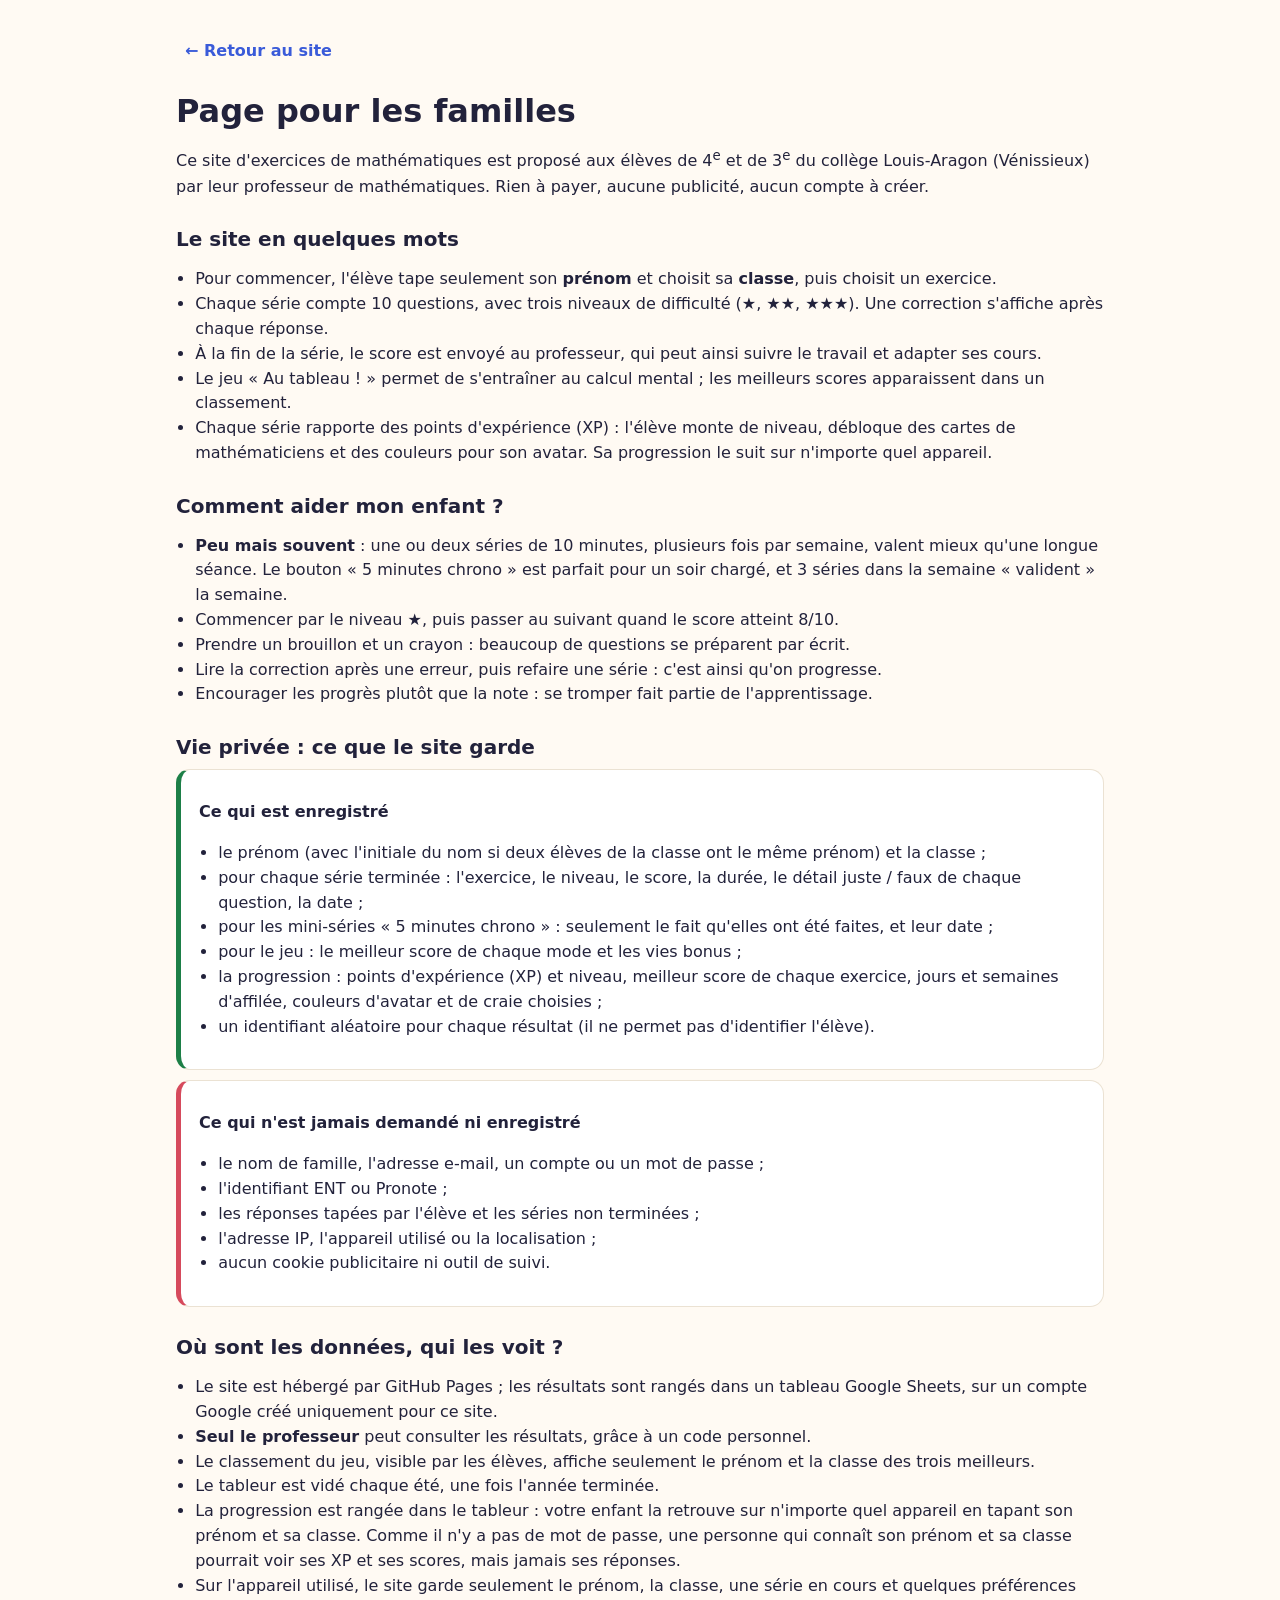
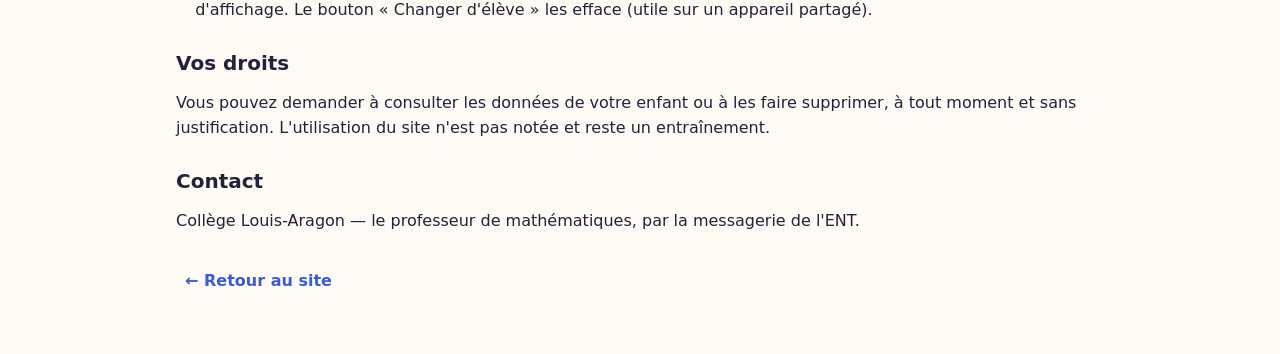
==== commit de5d0aef: "Add files via upload" ====
--- a/familles.html
+++ b/familles.html
@@ -4,7 +4,7 @@
 <meta charset="utf-8">
 <meta name="viewport" content="width=device-width, initial-scale=1, viewport-fit=cover">
 <title>Page pour les familles</title>
-<link rel="stylesheet" href="app.css?v=2026-11-23b">
+<link rel="stylesheet" href="app.css?v=2026-11-25b">
 <style>
   .fam h2 { margin: 28px 0 10px; font-size: 1.25rem; }
   .fam p, .fam li { line-height: 1.55; }
@@ -27,11 +27,12 @@
     <li>Chaque série compte 10 questions, avec trois niveaux de difficulté (★, ★★, ★★★). Une correction s'affiche après chaque réponse.</li>
     <li>À la fin de la série, le score est envoyé au professeur, qui peut ainsi suivre le travail et adapter ses cours.</li>
     <li>Le jeu « Au tableau ! » permet de s'entraîner au calcul mental ; les meilleurs scores apparaissent dans un classement.</li>
+    <li>Chaque série rapporte des points d'expérience (XP) : l'élève monte de niveau, débloque des cartes de mathématiciens et des couleurs pour son avatar. Sa progression le suit sur n'importe quel appareil.</li>
   </ul>
 
   <h2>Comment aider mon enfant ?</h2>
   <ul>
-    <li><strong>Peu mais souvent</strong> : une ou deux séries de 10 minutes, plusieurs fois par semaine, valent mieux qu'une longue séance.</li>
+    <li><strong>Peu mais souvent</strong> : une ou deux séries de 10 minutes, plusieurs fois par semaine, valent mieux qu'une longue séance. Le bouton « 5 minutes chrono » est parfait pour un soir chargé, et 3 séries dans la semaine « valident » la semaine.</li>
     <li>Commencer par le niveau ★, puis passer au suivant quand le score atteint 8/10.</li>
     <li>Prendre un brouillon et un crayon : beaucoup de questions se préparent par écrit.</li>
     <li>Lire la correction après une erreur, puis refaire une série : c'est ainsi qu'on progresse.</li>
@@ -44,8 +45,9 @@
     <ul>
       <li>le prénom (avec l'initiale du nom si deux élèves de la classe ont le même prénom) et la classe ;</li>
       <li>pour chaque série terminée : l'exercice, le niveau, le score, la durée, le détail juste / faux de chaque question, la date ;</li>
-      <li>pour le jeu : le meilleur score de chaque mode ;</li>
-      <li>les points d'expérience (XP) gagnés avec les séries et le nombre de jours d'affilée avec au moins une série ;</li>
+      <li>pour les mini-séries « 5 minutes chrono » : seulement le fait qu'elles ont été faites, et leur date ;</li>
+      <li>pour le jeu : le meilleur score de chaque mode et les vies bonus ;</li>
+      <li>la progression : points d'expérience (XP) et niveau, meilleur score de chaque exercice, jours et semaines d'affilée, couleurs d'avatar et de craie choisies ;</li>
       <li>un identifiant aléatoire pour chaque résultat (il ne permet pas d'identifier l'élève).</li>
     </ul>
   </div>
@@ -55,6 +57,7 @@
       <li>le nom de famille, l'adresse e-mail, un compte ou un mot de passe ;</li>
       <li>l'identifiant ENT ou Pronote ;</li>
       <li>les réponses tapées par l'élève et les séries non terminées ;</li>
+      <li>l'adresse IP, l'appareil utilisé ou la localisation ;</li>
       <li>aucun cookie publicitaire ni outil de suivi.</li>
     </ul>
   </div>
@@ -65,7 +68,8 @@
     <li><strong>Seul le professeur</strong> peut consulter les résultats, grâce à un code personnel.</li>
     <li>Le classement du jeu, visible par les élèves, affiche seulement le prénom et la classe des trois meilleurs.</li>
     <li>Le tableur est vidé chaque été, une fois l'année terminée.</li>
-    <li>Sur l'appareil utilisé, le site garde en mémoire le prénom, la classe et une série en cours. Le bouton « Changer d'élève » efface ces informations (utile sur un appareil partagé).</li>
+    <li>La progression est rangée dans le tableur : votre enfant la retrouve sur n'importe quel appareil en tapant son prénom et sa classe. Comme il n'y a pas de mot de passe, une personne qui connaît son prénom et sa classe pourrait voir ses XP et ses scores, mais jamais ses réponses.</li>
+    <li>Sur l'appareil utilisé, le site garde seulement le prénom, la classe, une série en cours et quelques préférences d'affichage. Le bouton « Changer d'élève » les efface (utile sur un appareil partagé).</li>
   </ul>
 
   <h2>Vos droits</h2>
--- a/app.css
+++ b/app.css
@@ -589,3 +589,74 @@
 .craie-jauge.bas i { background: #ff8a80; animation: clignote .6s steps(2) infinite; }
 @keyframes clignote { 50% { opacity: .35; } }
 @media (prefers-reduced-motion: reduce) { .craie-jauge.bas i { animation: none; } }
+
+/* ---------- Rappel de cours ---------- */
+.cours { padding: 0; margin-bottom: 16px; border-left: 6px solid var(--c, var(--blue)); overflow: hidden; }
+.cours summary { display: flex; justify-content: space-between; align-items: center; gap: 10px; padding: 12px 16px; cursor: pointer; list-style: none; font-family: var(--f-head); font-weight: 800; font-size: 17px; }
+.cours summary::-webkit-details-marker { display: none; }
+.cours summary::before { content: "📘"; margin-right: 4px; }
+.cours summary > span:first-child { flex: 1; }
+.cours-voir { font-family: var(--f-body); font-weight: 600; font-size: 14px; color: var(--blue); }
+.cours-txt { padding: 0 16px 14px; display: grid; gap: 6px; font-size: 16px; line-height: 1.55; }
+.cours-txt p { margin: 0; }
+.cours-txt .ex { color: var(--muted); }
+.cours-txt .regles { font-variant-numeric: tabular-nums; line-height: 1.7; }
+.cours-niv { border-top: 1px dashed var(--border); padding-top: 6px; display: grid; gap: 4px; }
+.cours-etoiles { font-size: 13px; font-weight: 700; color: var(--mid); }
+.cours-pop { position: fixed; inset: 0; z-index: 40; background: rgba(20, 20, 40, .55); display: grid; place-items: center; padding: 16px; }
+.cours-boite { width: min(520px, 100%); max-height: calc(100vh - 32px); overflow: auto; padding: 18px 18px 16px; display: grid; gap: 12px; }
+.cours-boite h2 { font-size: 20px; }
+.cours-boite .cours-txt { padding: 0; }
+.cours-btn { width: auto !important; padding: 0 10px; font-size: 14px; font-weight: 700; }
+.ratt-etiquette { display: inline-block; margin-bottom: 8px; padding: 3px 10px; border-radius: 999px; background: var(--mid-bg); color: var(--mid); font-size: 13px; font-weight: 700; }
+.ratt-bilan { margin: 0; font-weight: 700; color: var(--mid); }
+
+/* ---------- Semaines validées ---------- */
+.profil .semaine { flex-basis: 100%; display: flex; flex-wrap: wrap; align-items: center; gap: 6px 10px; font-size: 14px; }
+.profil .semaine > span:first-child { opacity: .8; }
+.pastilles-sem { display: inline-flex; gap: 4px; }
+.pastilles-sem i { width: 14px; height: 14px; border-radius: 50%; border: 2px solid var(--soleil); }
+.pastilles-sem i.on { background: var(--soleil); }
+.sem-suite { background: rgba(255,255,255,.14); border-radius: 999px; padding: 2px 10px; font-weight: 700; }
+.sem-ok { font-weight: 700; color: var(--ok) !important; }
+.av-lien { display: block; flex: none; border-radius: 12px; }
+
+/* ---------- 5 minutes chrono et brevet ---------- */
+.chrono-carte, .brevet-carte { display: flex; align-items: center; gap: 14px; padding: 14px 16px; margin-bottom: 14px; text-decoration: none; color: inherit; }
+.chrono-carte { border-color: color-mix(in srgb, #3a5bd9 40%, var(--border)); background: linear-gradient(90deg, color-mix(in srgb, #3a5bd9 12%, var(--surface)), var(--surface) 70%); }
+.chrono-ico { width: 48px; height: 48px; flex: none; border-radius: 12px; display: grid; place-items: center; font-size: 28px; background: #3a5bd9; color: #fff; }
+.brevet-carte { border-color: color-mix(in srgb, #c98a00 45%, var(--border)); background: linear-gradient(90deg, color-mix(in srgb, var(--soleil) 16%, var(--surface)), var(--surface) 70%); }
+.brevet-j { width: 64px; flex: none; border-radius: 12px; background: var(--nuit); color: var(--soleil); display: grid; place-items: center; padding: 6px 0; font: 800 18px var(--f-head); line-height: 1.1; }
+.brevet-j small { font-size: 11px; color: #fff; font-weight: 700; }
+.badge-sugg { display: inline-block; margin: 2px 0; padding: 2px 8px; border-radius: 999px; background: var(--mid-bg); color: var(--mid); font-size: 12px; font-weight: 700; }
+
+/* ---------- Mon profil : avatar, craie, album ---------- */
+.profil-tete { display: flex; align-items: center; gap: 16px; margin: 8px 0 18px; }
+.profil-tete h1 { font-size: 28px; }
+.profil-tete p { margin: 2px 0 0; color: var(--muted); }
+.avatar.grand { width: 96px; height: 96px; }
+.avatar.grand text { font-size: 20px; }
+.avatar.mini { width: 40px; height: 40px; }
+.reglage { padding: 14px 16px; margin-bottom: 14px; display: grid; gap: 10px; }
+.reglage h2, .album h2 { font-size: 18px; }
+.aide-r { margin: 0; color: var(--muted); font-size: 13px; }
+.choix-ligne { display: flex; flex-wrap: wrap; gap: 10px; }
+.pastille-c { width: 40px; height: 40px; border-radius: 50%; border: 3px solid var(--surface); background: var(--c); box-shadow: 0 0 0 1px var(--border); display: grid; place-items: center; font-size: 14px; }
+.pastille-c.sel { box-shadow: 0 0 0 3px var(--ink); }
+.pastille-c.verrou { background: var(--paper); color: var(--muted); }
+.motif-b, .craie-b { display: grid; justify-items: center; gap: 4px; min-width: 64px; padding: 8px 6px; border-radius: 12px; border: 2px solid var(--border); background: var(--surface); font-size: 13px; text-align: center; color: var(--ink); }
+.motif-b.sel, .craie-b.sel { border-color: var(--ink); }
+.motif-b.verrou, .craie-b.verrou { opacity: .55; border-style: dashed; }
+.cadenas { font-size: 22px; height: 40px; display: grid; place-items: center; }
+.craie-b i { display: block; width: 44px; height: 14px; border-radius: 7px; background: #26453a; box-shadow: inset 0 0 0 1px rgba(0,0,0,.15); }
+.craie-b.verrou i { background: repeating-linear-gradient(45deg, var(--border) 0 4px, transparent 4px 8px); }
+.album { margin-top: 6px; display: grid; gap: 8px; }
+.cartes { display: grid; grid-template-columns: repeat(auto-fill, minmax(200px, 1fr)); gap: 12px; }
+.carte-m { border-radius: 16px; padding: 14px; background: var(--surface); border: 1px solid var(--border); border-top: 8px solid var(--c); display: grid; gap: 6px; align-content: start; box-shadow: var(--shadow); }
+.carte-m h3 { font-size: 18px; color: var(--c); }
+.carte-m p { margin: 0; font-size: 14px; line-height: 1.45; color: var(--ink); }
+.carte-n { font-size: 12px; font-weight: 700; color: var(--muted); text-transform: uppercase; letter-spacing: .05em; }
+.carte-m.verrou { --c: var(--border); background: repeating-linear-gradient(135deg, var(--paper) 0 10px, var(--surface) 10px 20px); box-shadow: none; }
+.carte-m.verrou h3 { color: var(--muted); font-size: 28px; }
+.carte-m.verrou p { color: var(--muted); }
+@media (prefers-color-scheme: dark) { .carte-m h3 { color: color-mix(in srgb, var(--c) 55%, white); } }
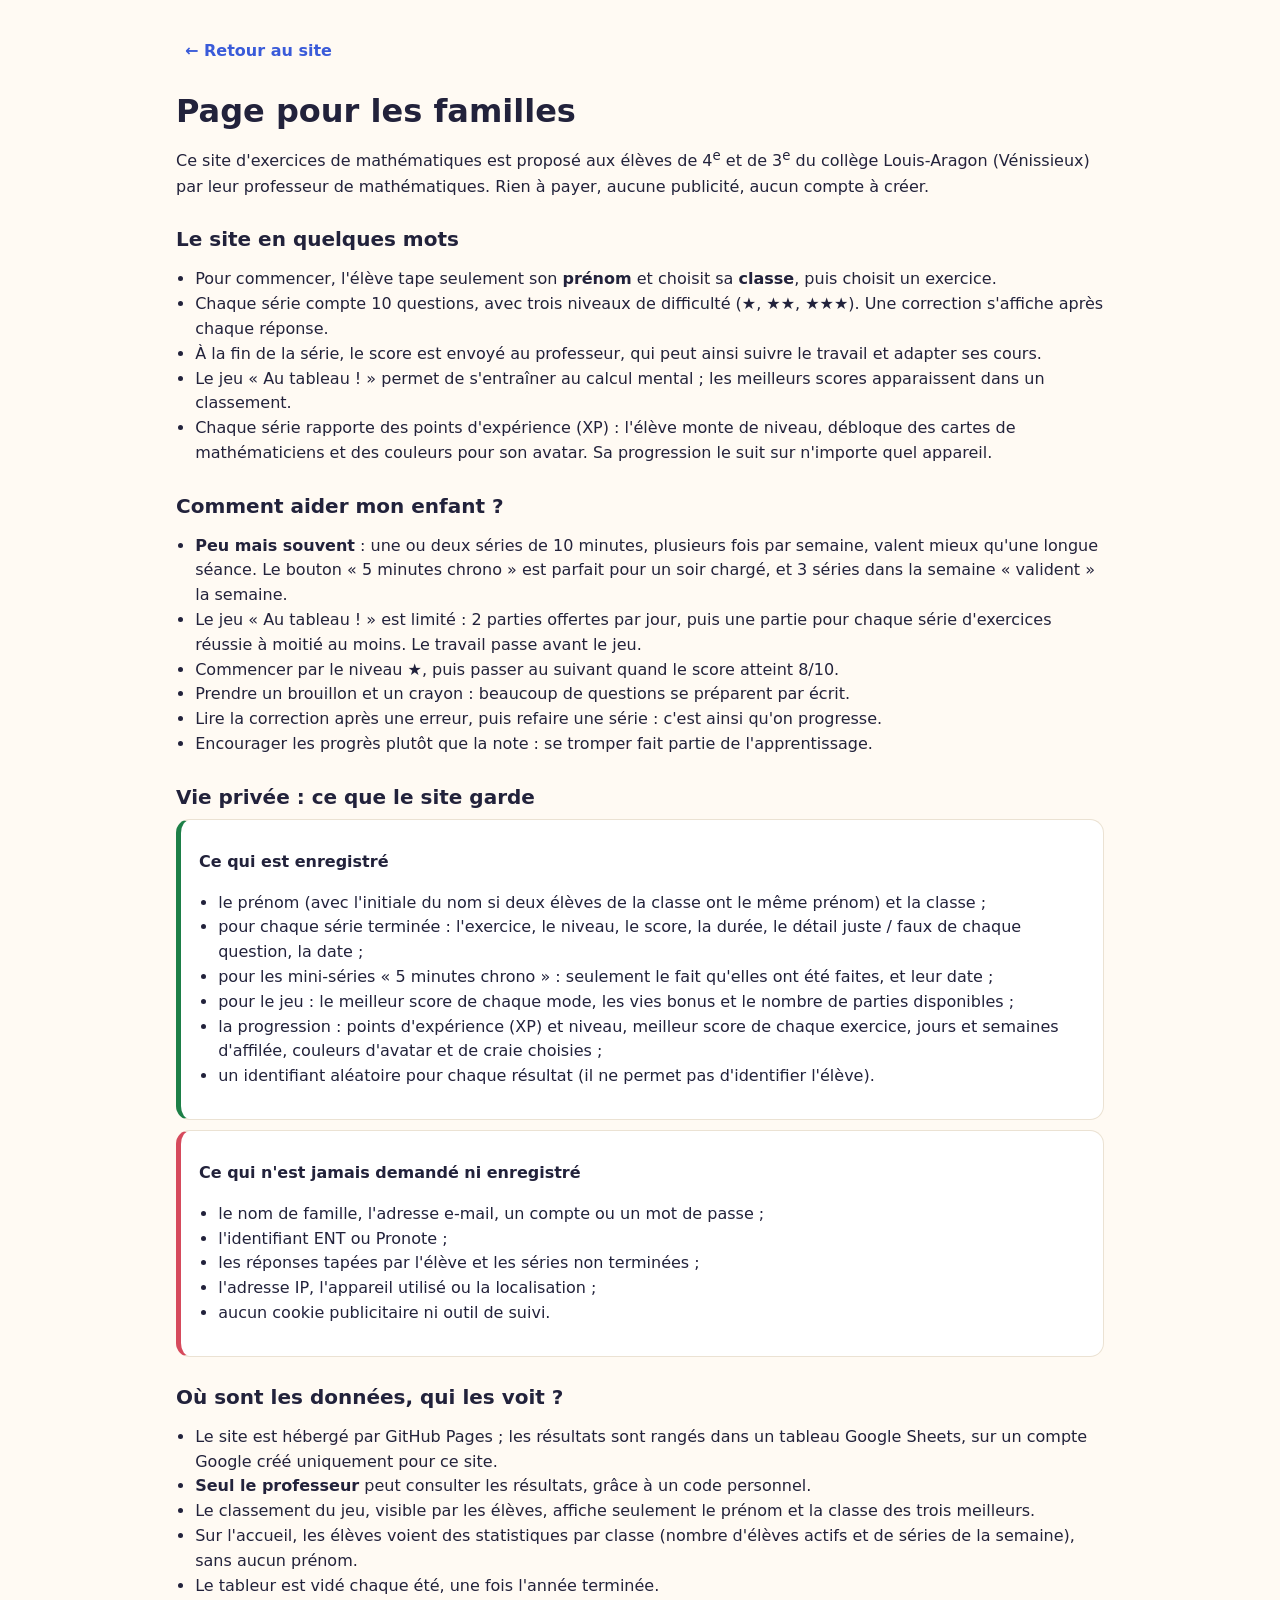
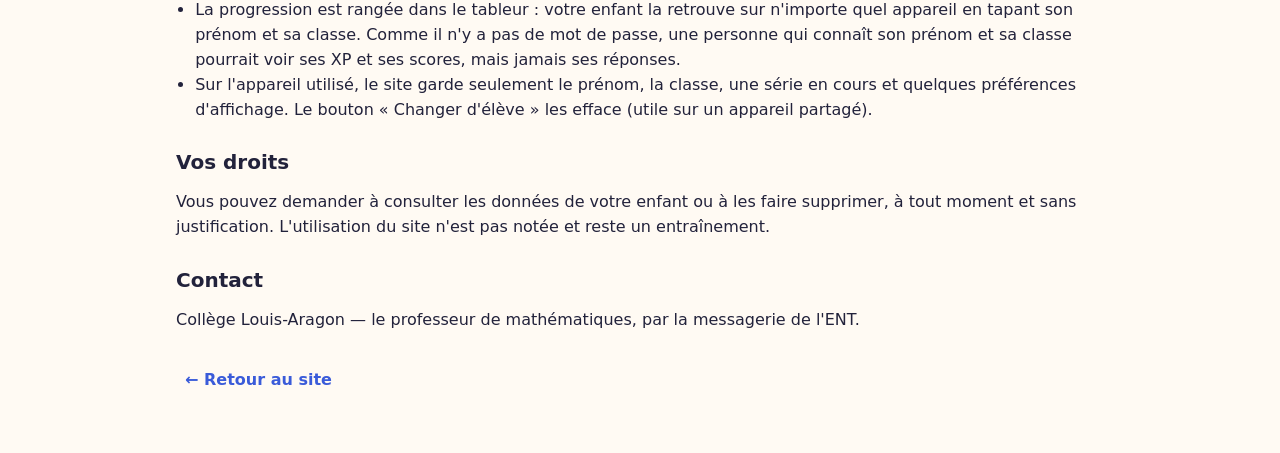
==== commit c62a4121: "Add files via upload" ====
--- a/familles.html
+++ b/familles.html
@@ -4,7 +4,7 @@
 <meta charset="utf-8">
 <meta name="viewport" content="width=device-width, initial-scale=1, viewport-fit=cover">
 <title>Page pour les familles</title>
-<link rel="stylesheet" href="app.css?v=2026-11-25b">
+<link rel="stylesheet" href="app.css?v=2026-11-28a">
 <style>
   .fam h2 { margin: 28px 0 10px; font-size: 1.25rem; }
   .fam p, .fam li { line-height: 1.55; }
@@ -33,6 +33,7 @@
   <h2>Comment aider mon enfant ?</h2>
   <ul>
     <li><strong>Peu mais souvent</strong> : une ou deux séries de 10 minutes, plusieurs fois par semaine, valent mieux qu'une longue séance. Le bouton « 5 minutes chrono » est parfait pour un soir chargé, et 3 séries dans la semaine « valident » la semaine.</li>
+    <li>Le jeu « Au tableau ! » est limité : 2 parties offertes par jour, puis une partie pour chaque série d'exercices réussie à moitié au moins. Le travail passe avant le jeu.</li>
     <li>Commencer par le niveau ★, puis passer au suivant quand le score atteint 8/10.</li>
     <li>Prendre un brouillon et un crayon : beaucoup de questions se préparent par écrit.</li>
     <li>Lire la correction après une erreur, puis refaire une série : c'est ainsi qu'on progresse.</li>
@@ -46,7 +47,7 @@
       <li>le prénom (avec l'initiale du nom si deux élèves de la classe ont le même prénom) et la classe ;</li>
       <li>pour chaque série terminée : l'exercice, le niveau, le score, la durée, le détail juste / faux de chaque question, la date ;</li>
       <li>pour les mini-séries « 5 minutes chrono » : seulement le fait qu'elles ont été faites, et leur date ;</li>
-      <li>pour le jeu : le meilleur score de chaque mode et les vies bonus ;</li>
+      <li>pour le jeu : le meilleur score de chaque mode, les vies bonus et le nombre de parties disponibles ;</li>
       <li>la progression : points d'expérience (XP) et niveau, meilleur score de chaque exercice, jours et semaines d'affilée, couleurs d'avatar et de craie choisies ;</li>
       <li>un identifiant aléatoire pour chaque résultat (il ne permet pas d'identifier l'élève).</li>
     </ul>
@@ -67,6 +68,7 @@
     <li>Le site est hébergé par GitHub Pages ; les résultats sont rangés dans un tableau Google Sheets, sur un compte Google créé uniquement pour ce site.</li>
     <li><strong>Seul le professeur</strong> peut consulter les résultats, grâce à un code personnel.</li>
     <li>Le classement du jeu, visible par les élèves, affiche seulement le prénom et la classe des trois meilleurs.</li>
+    <li>Sur l'accueil, les élèves voient des statistiques par classe (nombre d'élèves actifs et de séries de la semaine), sans aucun prénom.</li>
     <li>Le tableur est vidé chaque été, une fois l'année terminée.</li>
     <li>La progression est rangée dans le tableur : votre enfant la retrouve sur n'importe quel appareil en tapant son prénom et sa classe. Comme il n'y a pas de mot de passe, une personne qui connaît son prénom et sa classe pourrait voir ses XP et ses scores, mais jamais ses réponses.</li>
     <li>Sur l'appareil utilisé, le site garde seulement le prénom, la classe, une série en cours et quelques préférences d'affichage. Le bouton « Changer d'élève » les efface (utile sur un appareil partagé).</li>
--- a/app.css
+++ b/app.css
@@ -660,3 +660,120 @@
 .carte-m.verrou h3 { color: var(--muted); font-size: 28px; }
 .carte-m.verrou p { color: var(--muted); }
 @media (prefers-color-scheme: dark) { .carte-m h3 { color: color-mix(in srgb, var(--c) 55%, white); } }
+
+/* ---------- Probabilités : tableau à double entrée ---------- */
+.tab-proba { border-collapse: collapse; margin: 8px 0; width: 100%; max-width: 520px; table-layout: fixed; font-size: 14px; font-variant-numeric: tabular-nums; background: var(--surface); }
+.tab-proba th, .tab-proba td { border: 1px solid var(--border); padding: 5px 4px; text-align: center; overflow-wrap: anywhere; hyphens: auto; }
+.tab-proba th { background: var(--paper); font-weight: 700; font-size: 12px; text-transform: none; letter-spacing: 0; line-height: 1.25; }
+.tab-proba td { font-size: 16px; font-weight: 600; }
+.tab-proba th, .tab-proba td { white-space: normal; }
+.tab-proba tr > :first-child { width: 36%; text-align: left; padding-left: 6px; }
+
+/* ---------- Rappel de cours : plus visible (bandeau de couleur, fond teinté) ---------- */
+.cours { border: 2px solid var(--c, var(--blue)); border-left-width: 2px; background: color-mix(in srgb, var(--c, var(--blue)) 6%, var(--surface)); box-shadow: 0 2px 10px color-mix(in srgb, var(--c, var(--blue)) 18%, transparent); }
+.cours summary { background: var(--c, var(--blue)); color: #fff; padding: 12px 16px; font-size: 18px; }
+.cours summary::before { content: "📘"; margin-right: 6px; }
+.cours-voir { color: #fff; text-decoration: underline; font-weight: 700; opacity: .95; }
+.cours[open] summary { margin-bottom: 4px; }
+.cours-txt { padding: 10px 16px 16px; font-size: 17px; }
+.cours-txt p { font-weight: 600; }
+.cours-txt .regles { font-weight: 500; font-size: 18px; }
+.cours-txt .regles b { font-weight: 800; }
+.cours-txt .ex { font-weight: 500; color: var(--ink); background: var(--surface); border: 1px dashed var(--border); border-radius: 10px; padding: 6px 10px; }
+.cours-niv { border-top: 2px dashed color-mix(in srgb, var(--c, var(--blue)) 35%, var(--border)); }
+.cours-etoiles { color: var(--c, var(--mid)); font-size: 14px; }
+@media (prefers-color-scheme: dark) { .cours summary { background: color-mix(in srgb, var(--c, var(--blue)) 75%, black); } }
+.cours-boite { border: 2px solid var(--blue); }
+.cours-boite .cours-txt p { font-weight: 600; }
+
+/* ---------- Bandeau « Série au nom de … » et parties de jeu ---------- */
+.qui-serie { font-size: 13px; color: var(--muted); margin-bottom: 8px; }
+.qui-serie b { color: var(--ink); }
+.lien { background: none; border: 0; padding: 0; color: var(--blue); text-decoration: underline; font-weight: 600; font-size: 13px; }
+.jeu-ligne.parties { font-weight: 700; }
+.jeu-ligne.aucune { color: var(--ko); }
+
+/* ---------- Carte « Qui es-tu ? » : bleu nuit, rond jaune et symboles de maths ---------- */
+.ident { position: relative; overflow: hidden; isolation: isolate; background: var(--nuit); border: 0; color: #fff; padding: 22px 22px 22px; }
+.ident h2 { font-size: 24px; color: #fff; }
+.ident > p { color: rgba(255,255,255,.82); max-width: 32ch; }
+.ident .field { color: #fff; }
+.ident .field input, .ident .field select { background: #fff; color: #22223b; border-color: transparent; }
+.ident .field .aide { color: rgba(255,255,255,.75); }
+.ident .msg-err { color: #ffb4a8; }
+.ident .btn-primary { background: var(--soleil); border-color: var(--soleil); color: #22223b; font-weight: 800; }
+.ident .fields, .ident .btn-row, .ident h2, .ident > p, .ident .msg-err { position: relative; z-index: 1; }
+.id-decor { position: absolute; inset: 0; z-index: 0; pointer-events: none; }
+.id-f { position: absolute; display: grid; place-items: center; color: #fff; font: 800 18px var(--f-head); opacity: .95; }
+.id-rond { border-radius: 50%; }
+.id-carre { border-radius: 9px; }
+.id-goutte { border-radius: 50% 50% 50% 8px; }
+.id-triangle { clip-path: polygon(50% 0, 100% 100%, 0 100%); padding-top: 14px; }
+.id-svg { background: none; }
+.id-svg svg { width: 100%; height: 100%; }
+.id-f:first-child { opacity: 1; }
+@media (max-width: 560px) { .id-f:nth-child(4), .id-f:nth-child(5), .id-f:nth-child(6), .id-f:nth-child(n+10) { display: none; } .ident > p { max-width: 22ch; } }
+@media (prefers-reduced-motion: no-preference) {
+  .id-f:not(:first-child) { animation: id-flotte 7s ease-in-out infinite; }
+  .id-f:nth-child(2n) { animation-delay: -2.5s; } .id-f:nth-child(3n) { animation-delay: -4.5s; animation-duration: 9s; }
+}
+@keyframes id-flotte { 50% { translate: 0 -6px; rotate: 6deg; } }
+
+/* ---------- Les classes en action ---------- */
+.stats-cl { padding: 14px 16px; margin-bottom: 18px; display: grid; gap: 8px; }
+.stats-cl h2 { font-size: 18px; }
+.stats-tot { margin: 0; font-size: 15px; color: var(--muted); }
+.stats-tot b { color: var(--ink); font-size: 18px; }
+.sc-barres { display: grid; gap: 6px; }
+.sc-ligne { display: grid; grid-template-columns: 52px 1fr auto; align-items: center; gap: 10px; font-size: 14px; }
+.stats-cl.prof .sc-ligne { grid-template-columns: 70px 1fr minmax(0, 46%); }
+.sc-nom { font-weight: 700; color: var(--muted); white-space: nowrap; }
+.sc-barre { height: 16px; border-radius: 99px; background: var(--paper); overflow: hidden; border: 1px solid var(--border); }
+.sc-barre i { display: block; height: 100%; border-radius: 99px; background: color-mix(in srgb, var(--blue) 35%, var(--surface)); }
+.sc-val { font-variant-numeric: tabular-nums; white-space: nowrap; }
+.sc-val small { color: var(--muted); font-size: 12px; margin-left: 4px; white-space: normal; }
+.sc-ligne.moi .sc-nom { color: var(--ink); }
+.sc-ligne.moi .sc-barre i { background: var(--soleil); }
+.sc-ligne.moi .sc-val b { color: #b86e00; }
+.stats-msg { margin: 2px 0 0; font-weight: 700; }
+.stats-note { margin: 0; font-size: 12px; color: var(--muted); }
+@media (prefers-color-scheme: dark) { .sc-ligne.moi .sc-val b { color: var(--soleil); } }
+
+/* ---------- Blocs Scratch (couleurs officielles des catégories) ---------- */
+.sb-zone { display: flex; flex-wrap: wrap; gap: 14px; align-items: flex-start; margin: 8px 0 4px; }
+.sb-script { display: inline-flex; flex-direction: column; align-items: flex-start; padding: 12px 14px; background: #f9f9fb; border: 1px solid #e0e0ea; border-radius: 10px; color: #fff; font: 600 14px/1.25 "Helvetica Neue", Helvetica, Arial, sans-serif; max-width: 100%; overflow-x: auto; }
+.sb-script + .sb-script { margin-left: 0; }
+.sb-b { display: inline-flex; flex-wrap: wrap; align-items: center; gap: 6px; background: var(--k); padding: 7px 12px 8px 10px; border-radius: 4px; min-height: 34px; box-shadow: inset 0 -2px 0 rgba(0,0,0,.16); margin-top: -1px; position: relative; }
+.sb-hat { border-radius: 16px 16px 4px 4px; padding-top: 13px; margin-bottom: 1px; }
+.sb-def { border-radius: 22px 22px 4px 4px; }
+.sb-drapeau { color: #4cbf56; background: #fff; border-radius: 50%; width: 20px; height: 20px; display: inline-grid; place-items: center; font-size: 13px; }
+.sb-in { background: #fff; color: #575e75; border-radius: 12px; padding: 2px 9px; min-width: 24px; text-align: center; font-weight: 600; }
+.sb-trou { background: #fff3c4; color: #b86e00; border: 2px dashed #c98a00; font-weight: 800; padding: 0 12px; }
+.sb-rep { display: inline-flex; align-items: center; gap: 5px; background: var(--k); border-radius: 14px; padding: 3px 8px; border: 1px solid rgba(0,0,0,.18); color: #fff; }
+.sb-bool { border-radius: 0; padding: 3px 14px; clip-path: polygon(10px 0, calc(100% - 10px) 0, 100% 50%, calc(100% - 10px) 100%, 10px 100%, 0 50%); border: 0; }
+.sb-c { display: flex; flex-direction: column; align-items: flex-start; margin-top: -1px; }
+.sb-c > .sb-b { border-radius: 4px 4px 4px 0; }
+.sb-milieu { border-radius: 0 4px 4px 0 !important; }
+.sb-dedans { display: flex; flex-direction: column; align-items: flex-start; border-left: 16px solid var(--k); padding: 1px 0; min-height: 20px; }
+.sb-pied { width: 60px; height: 14px; background: var(--k); border-radius: 0 0 4px 4px; margin-top: -1px; box-shadow: inset 0 -2px 0 rgba(0,0,0,.16); }
+.sb-fig { margin: 0; display: grid; justify-items: center; gap: 2px; color: var(--ink); }
+.sb-fig svg { width: 150px; height: auto; }
+.sb-fig figcaption { font-size: 13px; color: var(--muted); text-align: center; max-width: 18ch; }
+
+/* Feuille de question : centrée quand il y a de la place, et qui défile normalement depuis le haut quand le contenu est long */
+.sheet { justify-content: flex-start; }
+.sheet > :first-child { margin-top: auto; }
+.sheet > :last-child { margin-bottom: auto; }
+/* Scratch : blocs insécables, et plus compacts sur téléphone */
+.sb-rep, .sb-b > .sb-in { white-space: nowrap; }
+.sb-rep { flex-wrap: nowrap; }
+@media (max-width: 520px) {
+  .sb-zone { gap: 8px; flex-wrap: nowrap; align-items: center; }
+  .sb-script { font-size: 12px; padding: 8px 9px; }
+  .sb-b { padding: 5px 8px 6px 7px; min-height: 28px; gap: 4px; }
+  .sb-dedans { border-left-width: 11px; }
+  .sb-in { padding: 1px 6px; min-width: 18px; }
+  .sb-fig svg { width: 84px; }
+  .sb-fig figcaption { font-size: 11px; max-width: 12ch; }
+  .sb-zone:has(.sb-script + .sb-script) { flex-wrap: wrap; }
+}
